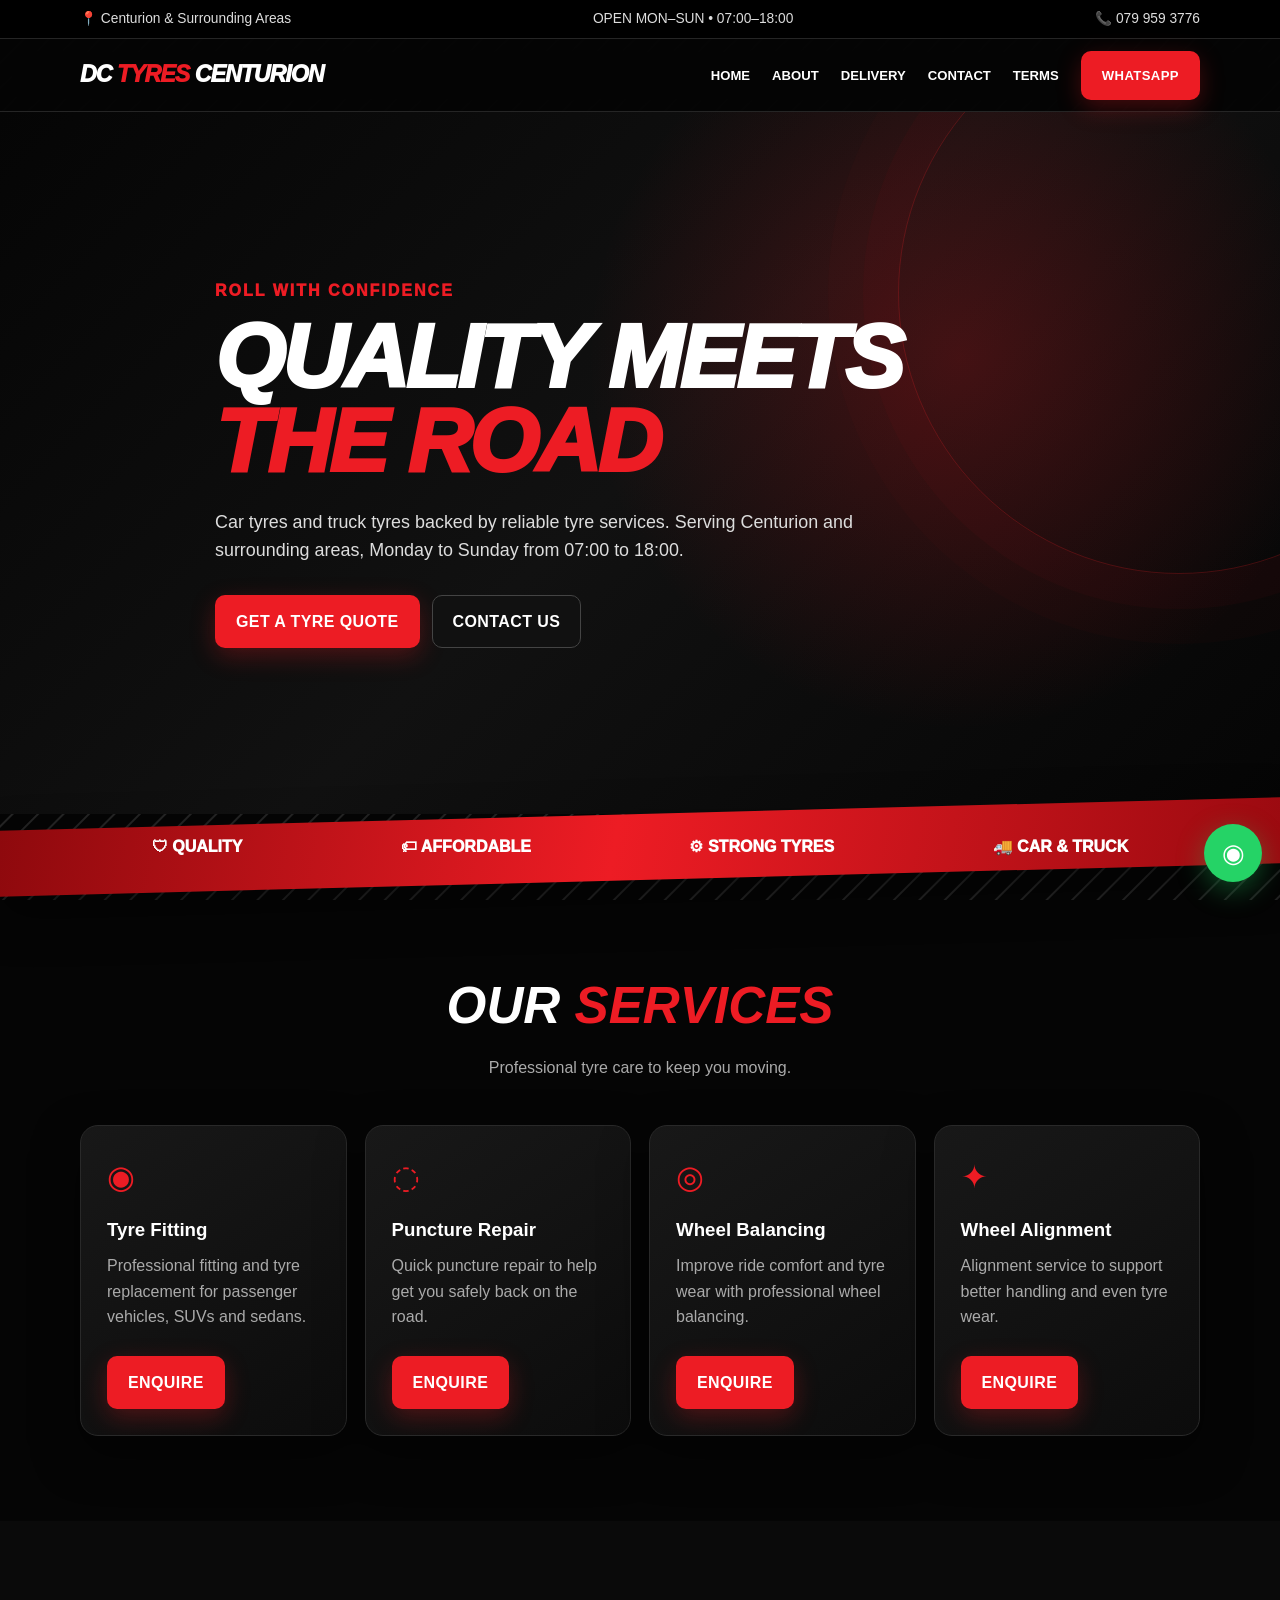
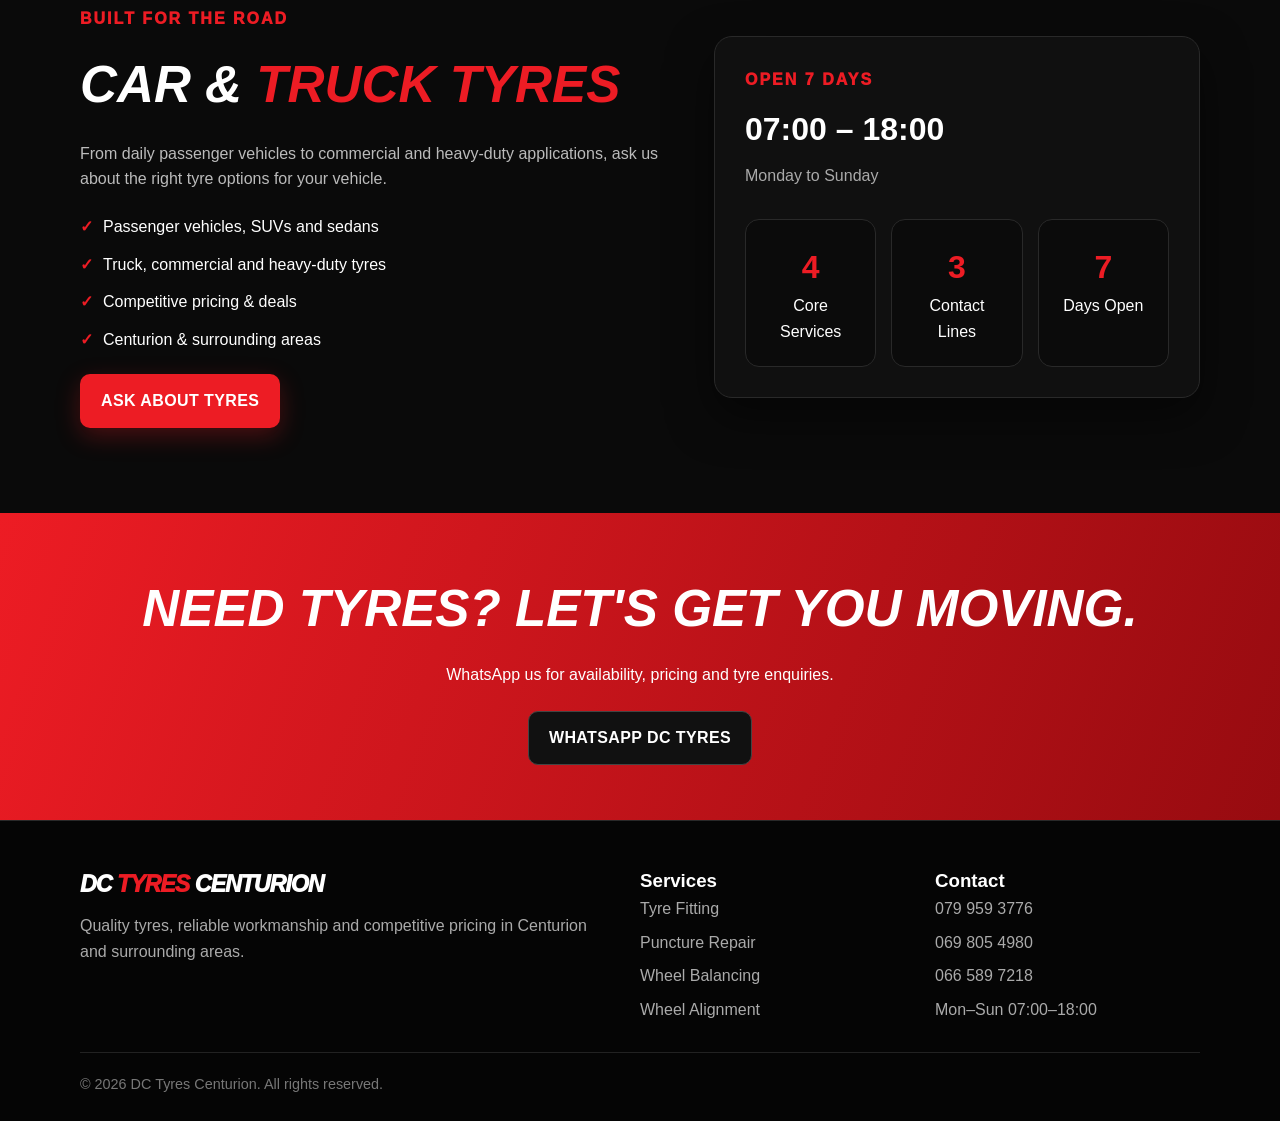
==== index.html @ 6768b879 "commit upload" ====
<!doctype html><html lang="en"><head><meta charset="utf-8"><meta name="viewport" content="width=device-width,initial-scale=1"><title>DC Tyres Centurion | Quality Meets The Road</title><meta name="description" content="DC Tyres Centurion - car and truck tyres, fitting, puncture repair, wheel balancing and alignment."><link rel="stylesheet" href="style.css"></head><body><div class="topbar"><div class="container"><span>📍 Centurion & Surrounding Areas</span><span class="hide-mobile">OPEN MON–SUN • 07:00–18:00</span><span>📞 079 959 3776</span></div></div>
<nav class="nav"><div class="container nav-inner"><a class="logo" href="index.html">DC <span>TYRES</span> CENTURION</a><button class="menu">☰</button><div class="nav-links"><a href="index.html">Home</a><a href="about.html">About</a><a href="delivery.html">Delivery</a><a href="contact.html">Contact</a><a href="terms.html">Terms</a><a class="btn btn-red" data-wa="Hello DC Tyres Centurion, I would like to enquire about tyres.">WhatsApp</a></div></div></nav>
<header class="hero"><div class="container hero-content reveal"><div class="kicker">Roll With Confidence</div><h1>Quality Meets <span>The Road</span></h1><p>Car tyres and truck tyres backed by reliable tyre services. Serving Centurion and surrounding areas, Monday to Sunday from 07:00 to 18:00.</p><div class="buttons"><a class="btn btn-red" data-wa="Hello DC Tyres Centurion, I need a tyre quote. Please assist me with availability and pricing.">Get a Tyre Quote</a><a class="btn btn-dark" href="contact.html">Contact Us</a></div></div></header>
<div class="stripe"><div class="container stripe-inner"><span>🛡 Quality</span><span>🏷 Affordable</span><span>⚙ Strong Tyres</span><span>🚚 Car & Truck</span></div></div>
<section class="section"><div class="container"><div class="section-title reveal"><h2>Our <span>Services</span></h2><p>Professional tyre care to keep you moving.</p></div><div class="grid">
<div class="card reveal"><div class="icon">◉</div><h3>Tyre Fitting</h3><p>Professional fitting and tyre replacement for passenger vehicles, SUVs and sedans.</p><br><a class="btn btn-red" data-wa="Hello DC Tyres Centurion, I need tyre fitting and replacement.">Enquire</a></div>
<div class="card reveal"><div class="icon">◌</div><h3>Puncture Repair</h3><p>Quick puncture repair to help get you safely back on the road.</p><br><a class="btn btn-red" data-wa="Hello DC Tyres Centurion, I need a puncture repair. Please assist.">Enquire</a></div>
<div class="card reveal"><div class="icon">◎</div><h3>Wheel Balancing</h3><p>Improve ride comfort and tyre wear with professional wheel balancing.</p><br><a class="btn btn-red" data-wa="Hello DC Tyres Centurion, I need wheel balancing. Please assist with pricing and availability.">Enquire</a></div>
<div class="card reveal"><div class="icon">✦</div><h3>Wheel Alignment</h3><p>Alignment service to support better handling and even tyre wear.</p><br><a class="btn btn-red" data-wa="Hello DC Tyres Centurion, I need wheel alignment. Please assist.">Enquire</a></div>
</div></div></section>
<section class="section" style="background:#0a0a0a"><div class="container split"><div class="reveal"><div class="kicker">Built For The Road</div><h2 style="font-size:clamp(2rem,4vw,3.5rem);font-style:italic;text-transform:uppercase">Car & <span style="color:var(--red)">Truck Tyres</span></h2><p style="color:#bbb;margin-top:15px">From daily passenger vehicles to commercial and heavy-duty applications, ask us about the right tyre options for your vehicle.</p><ul class="checks"><li>Passenger vehicles, SUVs and sedans</li><li>Truck, commercial and heavy-duty tyres</li><li>Competitive pricing & deals</li><li>Centurion & surrounding areas</li></ul><a class="btn btn-red" data-wa="Hello DC Tyres Centurion, I would like to know which tyres you have available.">Ask About Tyres</a></div><div class="panel reveal"><div class="kicker">OPEN 7 DAYS</div><h3 style="font-size:2rem">07:00 – 18:00</h3><p style="color:#aaa;margin:8px 0 20px">Monday to Sunday</p><div class="stats"><div class="stat"><strong>4</strong><span>Core Services</span></div><div class="stat"><strong>3</strong><span>Contact Lines</span></div><div class="stat"><strong>7</strong><span>Days Open</span></div></div></div></div></section>
<section class="cta"><div class="container"><h2>Need Tyres? Let's Get You Moving.</h2><p style="margin:12px 0 24px">WhatsApp us for availability, pricing and tyre enquiries.</p><a class="btn btn-dark" data-wa="Hello DC Tyres Centurion, I need help choosing tyres for my vehicle.">WhatsApp DC Tyres</a></div></section><footer class="footer"><div class="container footer-grid"><div><div class="logo">DC <span>TYRES</span> CENTURION</div><p style="margin-top:10px">Quality tyres, reliable workmanship and competitive pricing in Centurion and surrounding areas.</p></div><div><h3>Services</h3><ul><li>Tyre Fitting</li><li>Puncture Repair</li><li>Wheel Balancing</li><li>Wheel Alignment</li></ul></div><div><h3>Contact</h3><ul><li>079 959 3776</li><li>069 805 4980</li><li>066 589 7218</li><li>Mon–Sun 07:00–18:00</li></ul></div></div><div class="container copyright">© 2026 DC Tyres Centurion. All rights reserved.</div></footer><a class="float-wa" data-wa="Hello DC Tyres Centurion, I need help with my tyres.">◉</a><script src="script.js"></script></body></html>
---- style.css ----
:root{
  --red:#ed1c24;--red2:#b90f16;--black:#050505;--dark:#0d0d0d;
  --panel:#151515;--white:#fff;--muted:#bdbdbd;--line:#292929;
  --shadow:0 18px 45px rgba(0,0,0,.5);--radius:18px;
}
*{box-sizing:border-box;margin:0;padding:0}
html{scroll-behavior:smooth}
body{font-family:Arial,Helvetica,sans-serif;background:var(--black);color:var(--white);line-height:1.6;overflow-x:hidden}
body:before{content:"";position:fixed;inset:0;pointer-events:none;opacity:.13;background:repeating-linear-gradient(135deg,transparent 0 7px,#fff 8px 9px,transparent 10px 18px);z-index:-2}
a{color:inherit;text-decoration:none}.container{width:min(1120px,92%);margin:auto}
.topbar{background:#000;border-bottom:1px solid #252525;padding:8px 0;font-size:.86rem;color:#ddd}
.topbar .container{display:flex;justify-content:space-between;gap:15px}
.nav{position:sticky;top:0;z-index:1000;background:rgba(5,5,5,.92);backdrop-filter:blur(12px);border-bottom:1px solid #252525}
.nav-inner{min-height:72px;display:flex;align-items:center;justify-content:space-between;gap:20px}
.logo{font-weight:1000;font-style:italic;letter-spacing:-1px;font-size:1.45rem}.logo span{color:var(--red)}
.nav-links{display:flex;gap:22px;align-items:center}.nav-links a{font-weight:800;text-transform:uppercase;font-size:.82rem;transition:.25s}.nav-links a:hover{color:var(--red)}
.menu{display:none;background:none;border:1px solid #444;color:#fff;padding:9px 12px;border-radius:8px}
.btn{display:inline-flex;align-items:center;justify-content:center;gap:8px;padding:13px 20px;border-radius:10px;font-weight:900;text-transform:uppercase;letter-spacing:.4px;border:1px solid transparent;cursor:pointer;transition:.25s}
.btn-red{background:var(--red);box-shadow:0 8px 25px rgba(237,28,36,.28)}.btn-red:hover{transform:translateY(-3px);background:#ff2d34}
.btn-dark{background:#111;border-color:#444}.btn-dark:hover{border-color:var(--red);transform:translateY(-3px)}
.hero{min-height:78vh;display:grid;place-items:center;position:relative;overflow:hidden;background:
radial-gradient(circle at 75% 35%,rgba(237,28,36,.24),transparent 35%),
linear-gradient(135deg,#050505 0%,#111 50%,#050505 100%)}
.hero:after{content:"";position:absolute;width:560px;height:560px;border:1px solid rgba(237,28,36,.25);border-radius:50%;right:-180px;top:-100px;box-shadow:0 0 0 35px rgba(237,28,36,.03),0 0 0 70px rgba(237,28,36,.02)}
.hero-content{position:relative;z-index:2;padding:90px 0;max-width:850px}
.kicker{color:var(--red);font-weight:1000;text-transform:uppercase;letter-spacing:2px;margin-bottom:12px}
h1{font-size:clamp(2.6rem,7vw,5.9rem);line-height:.94;text-transform:uppercase;font-style:italic;font-weight:1000;letter-spacing:-3px}
h1 span{color:var(--red)}
.hero p{max-width:720px;color:#ddd;font-size:1.12rem;margin:24px 0 30px}
.buttons{display:flex;gap:12px;flex-wrap:wrap}
.stripe{background:linear-gradient(100deg,#8e090d,#ed1c24 48%,#9b0a10);padding:20px 0;transform:skewY(-1.5deg);box-shadow:var(--shadow)}
.stripe-inner{transform:skewY(1.5deg);display:flex;justify-content:space-around;gap:15px;flex-wrap:wrap;text-transform:uppercase;font-weight:1000}
.section{padding:85px 0}.section-title{text-align:center;margin-bottom:45px}.section-title h2{font-size:clamp(2rem,4vw,3.3rem);font-style:italic;text-transform:uppercase}.section-title h2 span{color:var(--red)}.section-title p{color:#aaa;margin-top:8px}
.grid{display:grid;grid-template-columns:repeat(4,1fr);gap:18px}
.card{background:linear-gradient(145deg,#181818,#0c0c0c);border:1px solid #292929;border-radius:var(--radius);padding:26px;box-shadow:var(--shadow);transition:.35s;position:relative;overflow:hidden}
.card:before{content:"";position:absolute;inset:0 auto auto 0;width:100%;height:3px;background:var(--red);transform:scaleX(0);transform-origin:left;transition:.35s}
.card:hover{transform:translateY(-8px);border-color:#444}.card:hover:before{transform:scaleX(1)}
.icon{font-size:2rem;color:var(--red);margin-bottom:12px}.card h3{margin-bottom:8px}.card p{color:#aaa}
.split{display:grid;grid-template-columns:1.1fr .9fr;gap:40px;align-items:center}
.panel{background:#101010;border:1px solid #292929;border-radius:var(--radius);padding:30px;box-shadow:var(--shadow)}
.checks{display:grid;gap:12px;margin:22px 0}.checks li{list-style:none}.checks li:before{content:"✓";color:var(--red);font-weight:1000;margin-right:10px}
.stats{display:grid;grid-template-columns:repeat(3,1fr);gap:15px;margin-top:30px}.stat{background:#0b0b0b;border:1px solid #292929;padding:22px;border-radius:14px;text-align:center}.stat strong{display:block;font-size:2rem;color:var(--red)}
.cta{background:linear-gradient(110deg,#ed1c24,#970b10);padding:55px 0;text-align:center}.cta h2{font-size:clamp(2rem,4vw,3.4rem);font-style:italic;text-transform:uppercase}
.form{display:grid;gap:14px}.form input,.form textarea,.form select{width:100%;padding:14px;background:#090909;border:1px solid #333;border-radius:10px;color:#fff;font:inherit}.form textarea{min-height:140px;resize:vertical}
.footer{padding:45px 0 25px;background:#050505;border-top:1px solid #292929}.footer-grid{display:grid;grid-template-columns:2fr 1fr 1fr;gap:30px}.footer p,.footer li{color:#aaa}.footer ul{list-style:none;display:grid;gap:8px}.copyright{margin-top:30px;padding-top:20px;border-top:1px solid #222;color:#777;font-size:.9rem}
.float-wa{position:fixed;right:18px;bottom:18px;width:58px;height:58px;border-radius:50%;display:grid;place-items:center;background:#25d366;color:#fff;font-size:1.65rem;z-index:999;box-shadow:0 8px 28px rgba(37,211,102,.35);animation:pulse 2s infinite}
.page-hero{padding:85px 0;background:linear-gradient(120deg,#080808,#1b0809);border-bottom:1px solid #292929}.page-hero h1{font-size:clamp(2.5rem,6vw,4.5rem)}
.notice{padding:15px 18px;border-left:4px solid var(--red);background:#111;color:#ddd;border-radius:8px;margin:20px 0}
.reveal{opacity:0;transform:translateY(28px);transition:opacity .7s ease,transform .7s ease}.reveal.show{opacity:1;transform:none}
@keyframes pulse{0%,100%{transform:scale(1)}50%{transform:scale(1.08)}}
@media(max-width:850px){.nav-links{display:none;position:absolute;top:72px;left:0;right:0;background:#080808;border-bottom:1px solid #292929;padding:18px;flex-direction:column;align-items:stretch}.nav-links.open{display:flex}.menu{display:block}.grid{grid-template-columns:repeat(2,1fr)}.split{grid-template-columns:1fr}.footer-grid{grid-template-columns:1fr 1fr}}
@media(max-width:560px){.topbar .container{justify-content:center;text-align:center}.topbar .hide-mobile{display:none}.hero-content{padding:70px 0}.hero{min-height:70vh}h1{letter-spacing:-1.5px}.grid,.stats,.footer-grid{grid-template-columns:1fr}.section{padding:65px 0}.buttons .btn{width:100%}.card{padding:22px}}
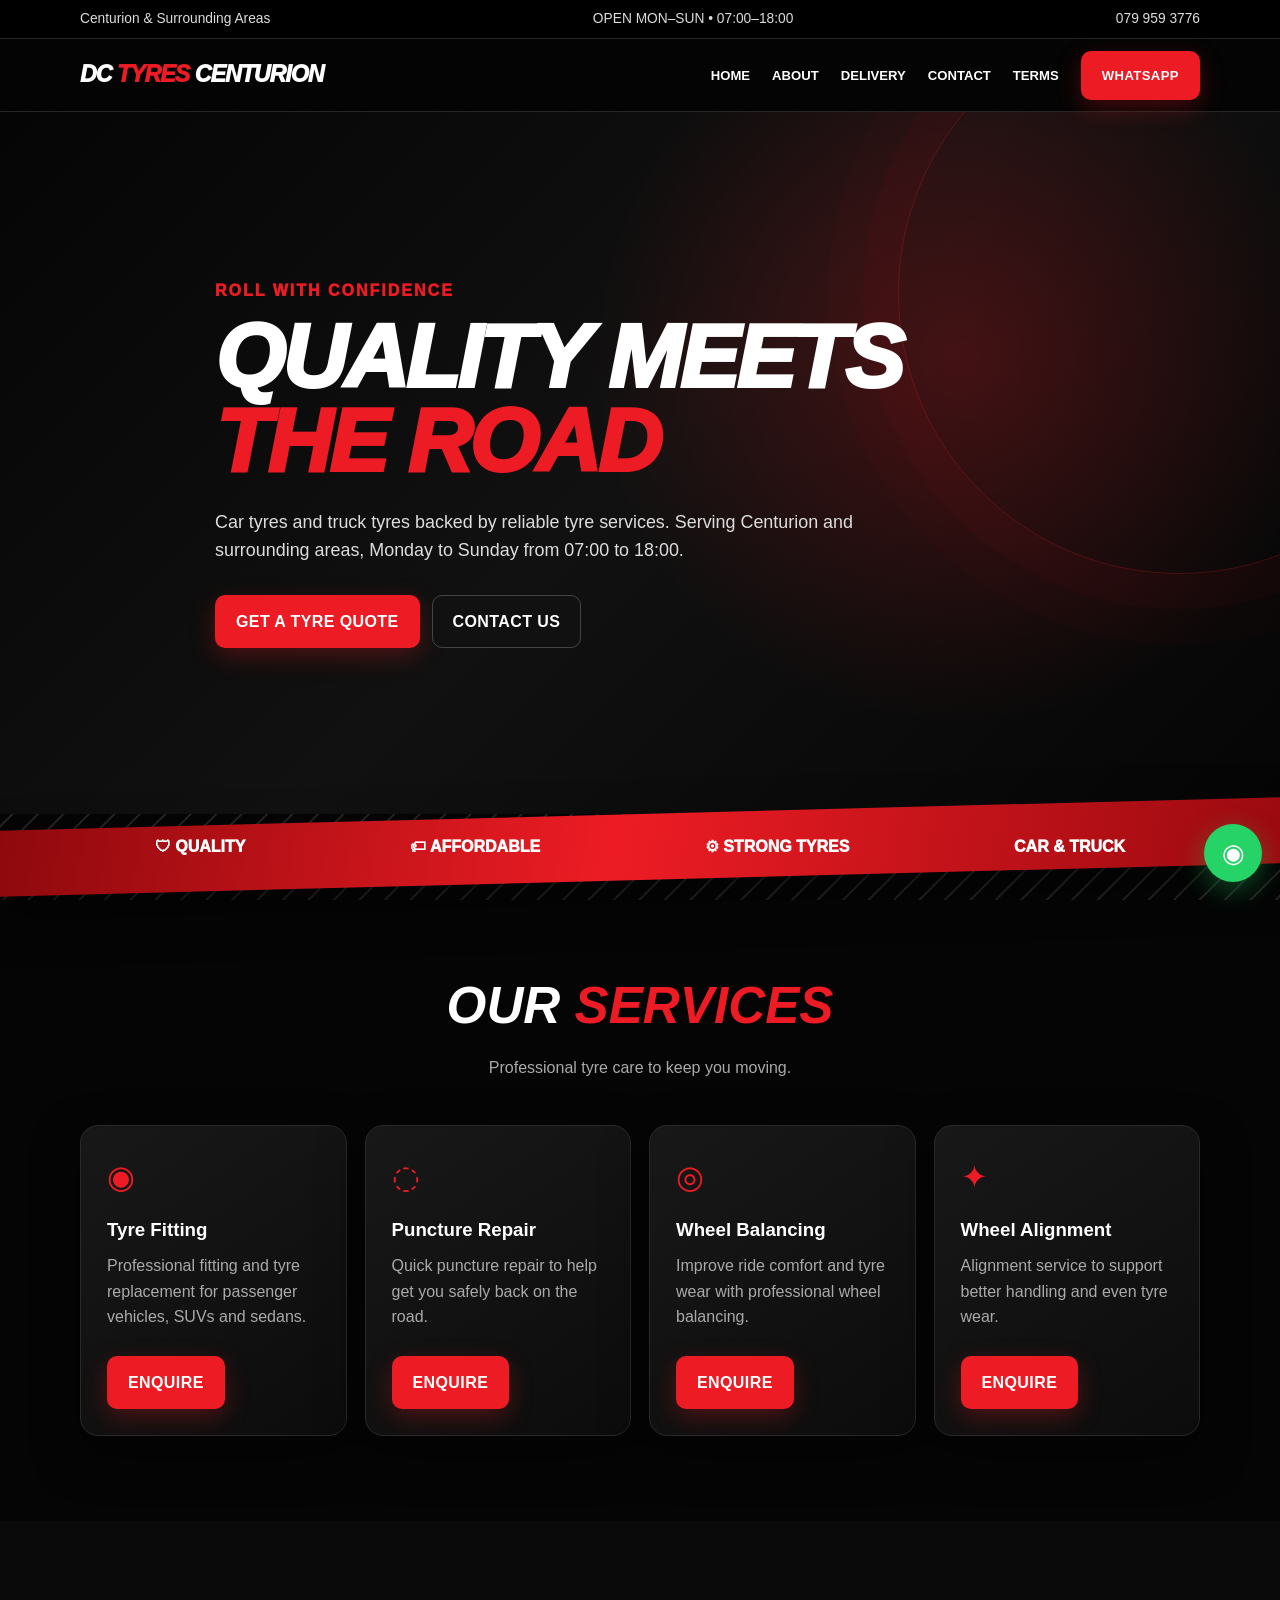
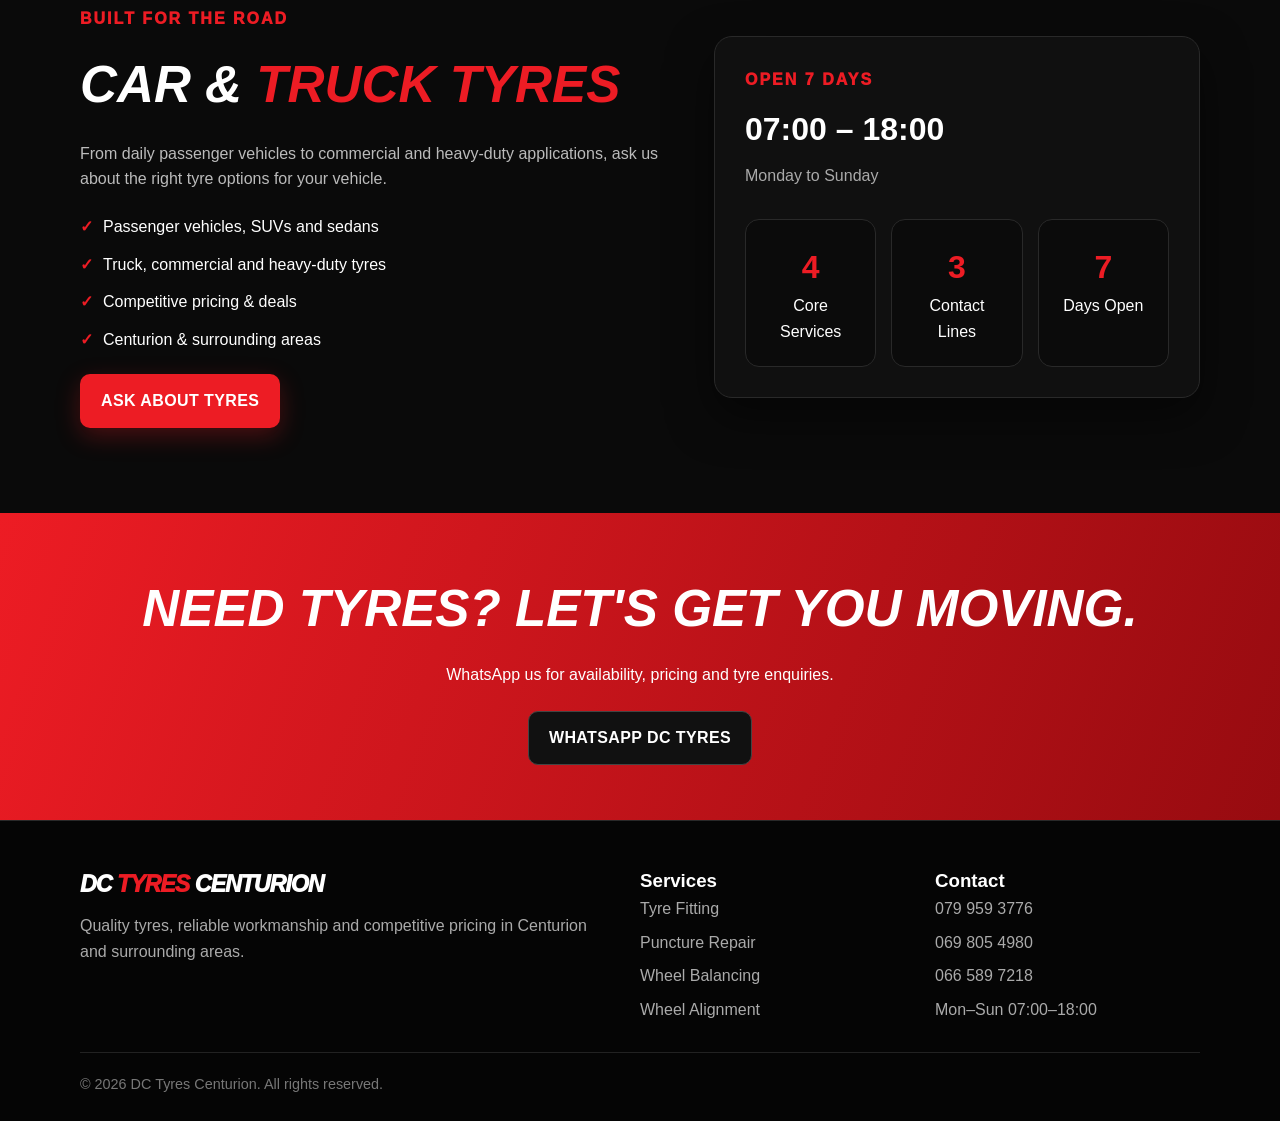
==== commit 3b26187e: "Clean up contact information formatting in index.html Removed unnecessary characters from contact in" ====
--- a/index.html
+++ b/index.html
@@ -1,7 +1,7 @@
-<!doctype html><html lang="en"><head><meta charset="utf-8"><meta name="viewport" content="width=device-width,initial-scale=1"><title>DC Tyres Centurion | Quality Meets The Road</title><meta name="description" content="DC Tyres Centurion - car and truck tyres, fitting, puncture repair, wheel balancing and alignment."><link rel="stylesheet" href="style.css"></head><body><div class="topbar"><div class="container"><span>📍 Centurion & Surrounding Areas</span><span class="hide-mobile">OPEN MON–SUN • 07:00–18:00</span><span>📞 079 959 3776</span></div></div>
+<!doctype html><html lang="en"><head><meta charset="utf-8"><meta name="viewport" content="width=device-width,initial-scale=1"><title>DC Tyres Centurion | Quality Meets The Road</title><meta name="description" content="DC Tyres Centurion - car and truck tyres, fitting, puncture repair, wheel balancing and alignment."><link rel="stylesheet" href="style.css"></head><body><div class="topbar"><div class="container"><span> Centurion & Surrounding Areas</span><span class="hide-mobile">OPEN MON–SUN • 07:00–18:00</span><span> 079 959 3776</span></div></div>
 <nav class="nav"><div class="container nav-inner"><a class="logo" href="index.html">DC <span>TYRES</span> CENTURION</a><button class="menu">☰</button><div class="nav-links"><a href="index.html">Home</a><a href="about.html">About</a><a href="delivery.html">Delivery</a><a href="contact.html">Contact</a><a href="terms.html">Terms</a><a class="btn btn-red" data-wa="Hello DC Tyres Centurion, I would like to enquire about tyres.">WhatsApp</a></div></div></nav>
 <header class="hero"><div class="container hero-content reveal"><div class="kicker">Roll With Confidence</div><h1>Quality Meets <span>The Road</span></h1><p>Car tyres and truck tyres backed by reliable tyre services. Serving Centurion and surrounding areas, Monday to Sunday from 07:00 to 18:00.</p><div class="buttons"><a class="btn btn-red" data-wa="Hello DC Tyres Centurion, I need a tyre quote. Please assist me with availability and pricing.">Get a Tyre Quote</a><a class="btn btn-dark" href="contact.html">Contact Us</a></div></div></header>
-<div class="stripe"><div class="container stripe-inner"><span>🛡 Quality</span><span>🏷 Affordable</span><span>⚙ Strong Tyres</span><span>🚚 Car & Truck</span></div></div>
+<div class="stripe"><div class="container stripe-inner"><span>🛡 Quality</span><span>🏷 Affordable</span><span>⚙ Strong Tyres</span><span> Car & Truck</span></div></div>
 <section class="section"><div class="container"><div class="section-title reveal"><h2>Our <span>Services</span></h2><p>Professional tyre care to keep you moving.</p></div><div class="grid">
 <div class="card reveal"><div class="icon">◉</div><h3>Tyre Fitting</h3><p>Professional fitting and tyre replacement for passenger vehicles, SUVs and sedans.</p><br><a class="btn btn-red" data-wa="Hello DC Tyres Centurion, I need tyre fitting and replacement.">Enquire</a></div>
 <div class="card reveal"><div class="icon">◌</div><h3>Puncture Repair</h3><p>Quick puncture repair to help get you safely back on the road.</p><br><a class="btn btn-red" data-wa="Hello DC Tyres Centurion, I need a puncture repair. Please assist.">Enquire</a></div>
@@ -9,4 +9,4 @@
 <div class="card reveal"><div class="icon">✦</div><h3>Wheel Alignment</h3><p>Alignment service to support better handling and even tyre wear.</p><br><a class="btn btn-red" data-wa="Hello DC Tyres Centurion, I need wheel alignment. Please assist.">Enquire</a></div>
 </div></div></section>
 <section class="section" style="background:#0a0a0a"><div class="container split"><div class="reveal"><div class="kicker">Built For The Road</div><h2 style="font-size:clamp(2rem,4vw,3.5rem);font-style:italic;text-transform:uppercase">Car & <span style="color:var(--red)">Truck Tyres</span></h2><p style="color:#bbb;margin-top:15px">From daily passenger vehicles to commercial and heavy-duty applications, ask us about the right tyre options for your vehicle.</p><ul class="checks"><li>Passenger vehicles, SUVs and sedans</li><li>Truck, commercial and heavy-duty tyres</li><li>Competitive pricing & deals</li><li>Centurion & surrounding areas</li></ul><a class="btn btn-red" data-wa="Hello DC Tyres Centurion, I would like to know which tyres you have available.">Ask About Tyres</a></div><div class="panel reveal"><div class="kicker">OPEN 7 DAYS</div><h3 style="font-size:2rem">07:00 – 18:00</h3><p style="color:#aaa;margin:8px 0 20px">Monday to Sunday</p><div class="stats"><div class="stat"><strong>4</strong><span>Core Services</span></div><div class="stat"><strong>3</strong><span>Contact Lines</span></div><div class="stat"><strong>7</strong><span>Days Open</span></div></div></div></div></section>
-<section class="cta"><div class="container"><h2>Need Tyres? Let's Get You Moving.</h2><p style="margin:12px 0 24px">WhatsApp us for availability, pricing and tyre enquiries.</p><a class="btn btn-dark" data-wa="Hello DC Tyres Centurion, I need help choosing tyres for my vehicle.">WhatsApp DC Tyres</a></div></section><footer class="footer"><div class="container footer-grid"><div><div class="logo">DC <span>TYRES</span> CENTURION</div><p style="margin-top:10px">Quality tyres, reliable workmanship and competitive pricing in Centurion and surrounding areas.</p></div><div><h3>Services</h3><ul><li>Tyre Fitting</li><li>Puncture Repair</li><li>Wheel Balancing</li><li>Wheel Alignment</li></ul></div><div><h3>Contact</h3><ul><li>079 959 3776</li><li>069 805 4980</li><li>066 589 7218</li><li>Mon–Sun 07:00–18:00</li></ul></div></div><div class="container copyright">© 2026 DC Tyres Centurion. All rights reserved.</div></footer><a class="float-wa" data-wa="Hello DC Tyres Centurion, I need help with my tyres.">◉</a><script src="script.js"></script></body></html>+<section class="cta"><div class="container"><h2>Need Tyres? Let's Get You Moving.</h2><p style="margin:12px 0 24px">WhatsApp us for availability, pricing and tyre enquiries.</p><a class="btn btn-dark" data-wa="Hello DC Tyres Centurion, I need help choosing tyres for my vehicle.">WhatsApp DC Tyres</a></div></section><footer class="footer"><div class="container footer-grid"><div><div class="logo">DC <span>TYRES</span> CENTURION</div><p style="margin-top:10px">Quality tyres, reliable workmanship and competitive pricing in Centurion and surrounding areas.</p></div><div><h3>Services</h3><ul><li>Tyre Fitting</li><li>Puncture Repair</li><li>Wheel Balancing</li><li>Wheel Alignment</li></ul></div><div><h3>Contact</h3><ul><li>079 959 3776</li><li>069 805 4980</li><li>066 589 7218</li><li>Mon–Sun 07:00–18:00</li></ul></div></div><div class="container copyright">© 2026 DC Tyres Centurion. All rights reserved.</div></footer><a class="float-wa" data-wa="Hello DC Tyres Centurion, I need help with my tyres.">◉</a><script src="script.js"></script></body></html>
